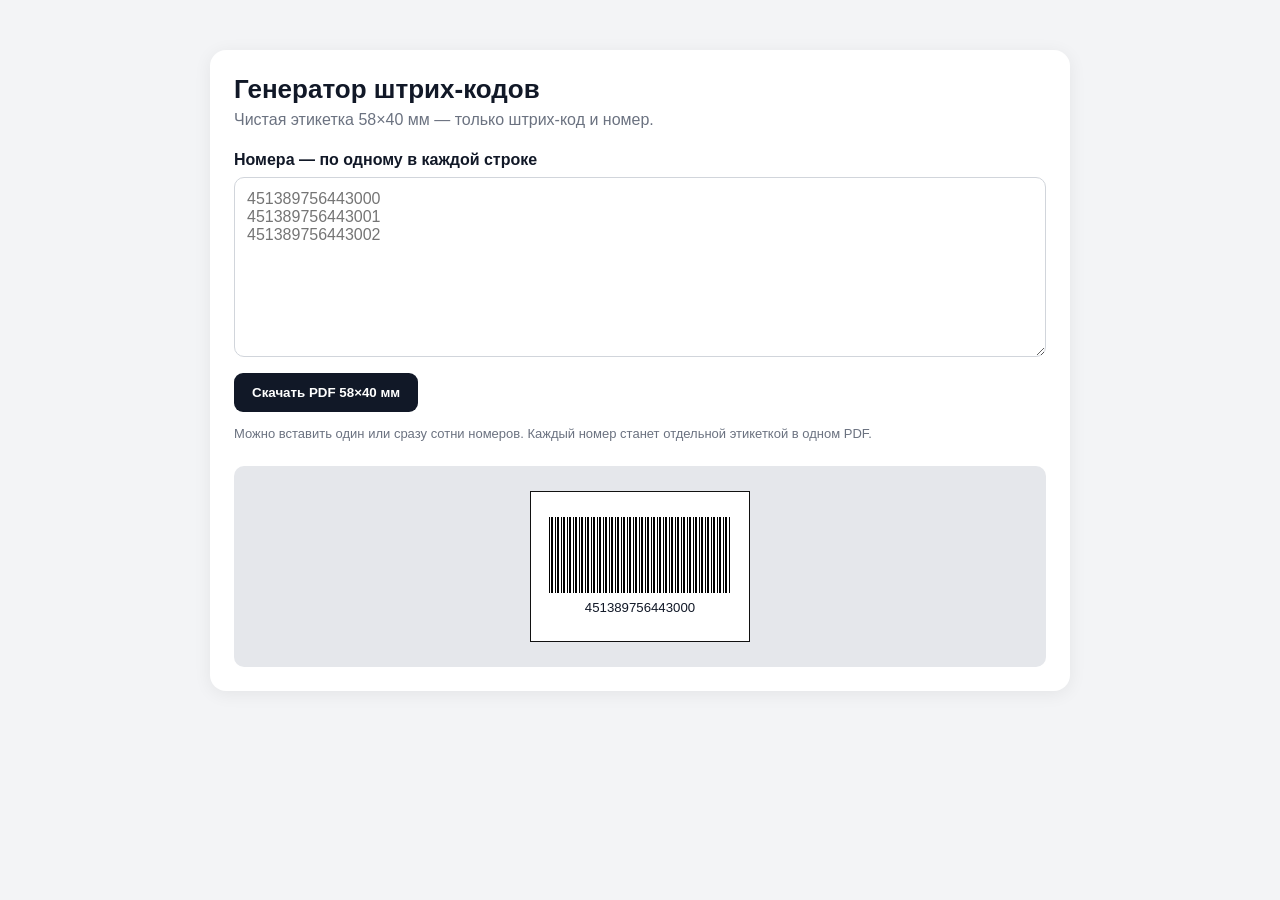
==== index.html @ 4bb6504e "Add files via upload" ====
<!doctype html>
<html lang="ru">
<head>
<meta charset="utf-8">
<meta name="viewport" content="width=device-width,initial-scale=1">
<title>Генератор штрих-кодов 58×40</title>
<style>
*{box-sizing:border-box}body{margin:0;background:#f3f4f6;font-family:Arial,sans-serif;color:#111827}
.wrap{max-width:900px;margin:30px auto;padding:20px}.card{background:#fff;border-radius:16px;padding:24px;box-shadow:0 3px 18px #0001}
h1{margin:0 0 6px;font-size:26px}.sub{color:#6b7280;margin-bottom:22px}
label{font-weight:700;display:block;margin-bottom:8px}
textarea{width:100%;min-height:180px;padding:12px;border:1px solid #d1d5db;border-radius:10px;font:16px Arial;resize:vertical}
button{margin-top:12px;padding:12px 18px;border:0;border-radius:9px;background:#111827;color:#fff;font-weight:700;cursor:pointer}
.hint{margin-top:12px;color:#6b7280;font-size:13px;line-height:1.5}
.preview{margin-top:22px;background:#e5e7eb;padding:25px;border-radius:10px;text-align:center}
.label{display:inline-flex;width:58mm;height:40mm;background:#fff;flex-direction:column;align-items:center;justify-content:center;border:.25mm solid #111}
.fakebars{width:48mm;height:20mm;background:repeating-linear-gradient(90deg,#000 0,#000 1px,#fff 1px,#fff 2px,#000 2px,#000 4px,#fff 4px,#fff 6px)}
.num{font-size:3.5mm;margin-top:2mm}
@media print{
@page{size:58mm 40mm;margin:0}body{background:#fff}.wrap{padding:0;margin:0}.card>*:not(.preview){display:none!important}.card{padding:0;box-shadow:none}.preview{padding:0;margin:0;background:#fff}.label{width:58mm;height:40mm}
}
</style>
</head>
<body>
<div class="wrap"><div class="card">
<h1>Генератор штрих-кодов</h1>
<div class="sub">Чистая этикетка 58×40 мм — только штрих-код и номер.</div>
<form action="/generate" method="post">
<label>Номера — по одному в каждой строке</label>
<textarea name="codes" placeholder="451389756443000&#10;451389756443001&#10;451389756443002"></textarea>
<button type="submit">Скачать PDF 58×40 мм</button>
</form>
<div class="hint">Можно вставить один или сразу сотни номеров. Каждый номер станет отдельной этикеткой в одном PDF.</div>
<div class="preview"><div class="label"><div class="fakebars"></div><div class="num">451389756443000</div></div></div>
</div></div>
</body>
</html>
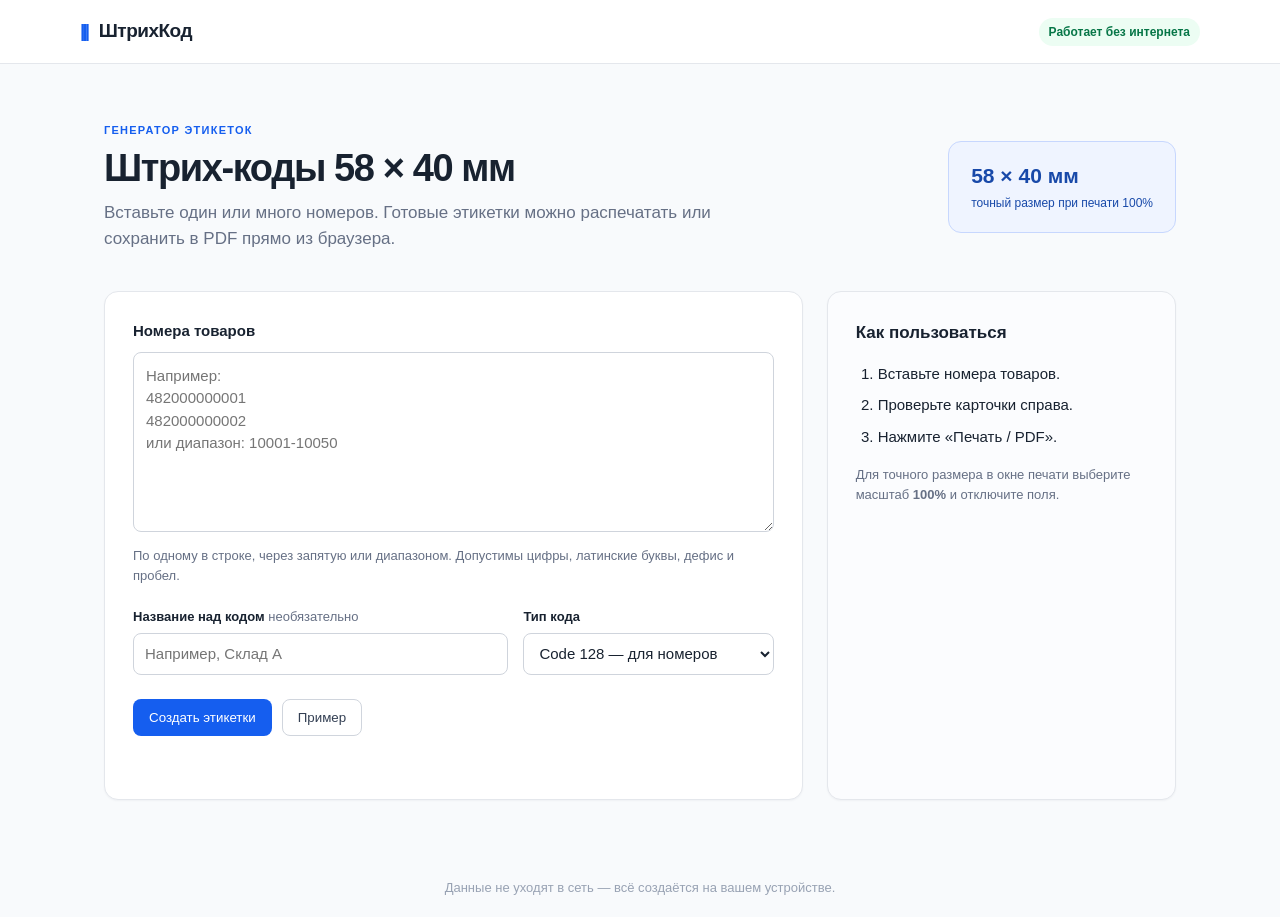
==== commit 4c5c9341: "Publish offline barcode label generator" ====
--- a/index.html
+++ b/index.html
@@ -1,37 +1,41 @@
 <!doctype html>
 <html lang="ru">
 <head>
-<meta charset="utf-8">
-<meta name="viewport" content="width=device-width,initial-scale=1">
-<title>Генератор штрих-кодов 58×40</title>
-<style>
-*{box-sizing:border-box}body{margin:0;background:#f3f4f6;font-family:Arial,sans-serif;color:#111827}
-.wrap{max-width:900px;margin:30px auto;padding:20px}.card{background:#fff;border-radius:16px;padding:24px;box-shadow:0 3px 18px #0001}
-h1{margin:0 0 6px;font-size:26px}.sub{color:#6b7280;margin-bottom:22px}
-label{font-weight:700;display:block;margin-bottom:8px}
-textarea{width:100%;min-height:180px;padding:12px;border:1px solid #d1d5db;border-radius:10px;font:16px Arial;resize:vertical}
-button{margin-top:12px;padding:12px 18px;border:0;border-radius:9px;background:#111827;color:#fff;font-weight:700;cursor:pointer}
-.hint{margin-top:12px;color:#6b7280;font-size:13px;line-height:1.5}
-.preview{margin-top:22px;background:#e5e7eb;padding:25px;border-radius:10px;text-align:center}
-.label{display:inline-flex;width:58mm;height:40mm;background:#fff;flex-direction:column;align-items:center;justify-content:center;border:.25mm solid #111}
-.fakebars{width:48mm;height:20mm;background:repeating-linear-gradient(90deg,#000 0,#000 1px,#fff 1px,#fff 2px,#000 2px,#000 4px,#fff 4px,#fff 6px)}
-.num{font-size:3.5mm;margin-top:2mm}
-@media print{
-@page{size:58mm 40mm;margin:0}body{background:#fff}.wrap{padding:0;margin:0}.card>*:not(.preview){display:none!important}.card{padding:0;box-shadow:none}.preview{padding:0;margin:0;background:#fff}.label{width:58mm;height:40mm}
-}
-</style>
+  <meta charset="utf-8">
+  <meta name="viewport" content="width=device-width,initial-scale=1">
+  <meta name="theme-color" content="#155eef">
+  <link rel="manifest" href="manifest.webmanifest">
+  <link rel="stylesheet" href="styles.css">
+  <title>ШтрихКод — генератор этикеток</title>
 </head>
 <body>
-<div class="wrap"><div class="card">
-<h1>Генератор штрих-кодов</h1>
-<div class="sub">Чистая этикетка 58×40 мм — только штрих-код и номер.</div>
-<form action="/generate" method="post">
-<label>Номера — по одному в каждой строке</label>
-<textarea name="codes" placeholder="451389756443000&#10;451389756443001&#10;451389756443002"></textarea>
-<button type="submit">Скачать PDF 58×40 мм</button>
-</form>
-<div class="hint">Можно вставить один или сразу сотни номеров. Каждый номер станет отдельной этикеткой в одном PDF.</div>
-<div class="preview"><div class="label"><div class="fakebars"></div><div class="num">451389756443000</div></div></div>
-</div></div>
+  <header class="top"><div class="brand"><span class="mark">|||</span> ШтрихКод</div><span class="pill">Работает без интернета</span></header>
+  <main>
+    <section class="intro"><div><p class="eyebrow">ГЕНЕРАТОР ЭТИКЕТОК</p><h1>Штрих‑коды 58 × 40 мм</h1><p>Вставьте один или много номеров. Готовые этикетки можно распечатать или сохранить в PDF прямо из браузера.</p></div><div class="size-card"><b>58 × 40 мм</b><span>точный размер при печати 100%</span></div></section>
+    <section class="workspace">
+      <form id="form" class="panel" novalidate>
+        <label for="numbers">Номера товаров</label>
+        <textarea id="numbers" spellcheck="false" placeholder="Например:
+482000000001
+482000000002
+или диапазон: 10001-10050"></textarea>
+        <p class="hint">По одному в строке, через запятую или диапазоном. Допустимы цифры, латинские буквы, дефис и пробел.</p>
+        <div class="options">
+          <label><span>Название над кодом <em>необязательно</em></span><input id="label" maxlength="70" placeholder="Например, Склад А"></label>
+          <label><span>Тип кода</span><select id="format"><option value="CODE128">Code 128 — для номеров</option><option value="CODE39">Code 39 — совместимый</option></select></label>
+        </div>
+        <div class="actions"><button class="primary" type="submit">Создать этикетки</button><button class="secondary" type="button" id="demo">Пример</button></div>
+        <p id="error" role="alert" class="error"></p>
+      </form>
+      <aside class="how"><h2>Как пользоваться</h2><ol><li>Вставьте номера товаров.</li><li>Проверьте карточки справа.</li><li>Нажмите «Печать / PDF».</li></ol><p>Для точного размера в окне печати выберите масштаб <b>100%</b> и отключите поля.</p></aside>
+    </section>
+    <section id="results" class="results" hidden>
+      <div class="result-head"><div><p class="eyebrow">ГОТОВО</p><h2 id="count">Этикетки</h2></div><div class="result-actions"><button class="secondary" id="download">Скачать SVG</button><button class="primary" id="print">Печать / PDF</button></div></div>
+      <p class="print-note">На печати одна этикетка занимает страницу 58 × 40 мм.</p>
+      <div id="labels" class="labels"></div>
+    </section>
+  </main>
+  <footer>Данные не уходят в сеть — всё создаётся на вашем устройстве.</footer>
+  <script src="app.js"></script>
 </body>
 </html>
--- a/styles.css
+++ b/styles.css
@@ -0,0 +1 @@
+:root{--ink:#182230;--muted:#667085;--line:#e4e7ec;--blue:#155eef;--pale:#eff4ff;--bg:#f8fafc}*{box-sizing:border-box}body{margin:0;background:var(--bg);font:15px/1.5 Inter,Arial,sans-serif;color:var(--ink)}.top{height:64px;background:#fff;border-bottom:1px solid var(--line);display:flex;align-items:center;justify-content:space-between;padding:0 max(24px,calc((100vw - 1120px)/2))}.brand{font-size:19px;font-weight:800;letter-spacing:-.5px}.mark{letter-spacing:-3px;color:var(--blue);margin-right:7px}.pill{padding:5px 10px;border-radius:99px;background:#ecfdf3;color:#067647;font-size:12px;font-weight:650}main{max-width:1120px;margin:auto;padding:58px 24px}.intro{display:flex;justify-content:space-between;align-items:center;gap:32px;margin-bottom:40px}.eyebrow{font-size:11px;color:var(--blue);letter-spacing:1.25px;font-weight:800;margin:0 0 8px}h1{font-size:38px;letter-spacing:-1.4px;margin:0 0 10px;line-height:1.15}h2{font-size:22px;margin:0}.intro p:not(.eyebrow){margin:0;color:var(--muted);font-size:17px;max-width:610px}.size-card{background:var(--pale);border:1px solid #c7d7fe;border-radius:13px;padding:18px 22px;min-width:185px;color:#1849a9}.size-card b{font-size:21px;display:block}.size-card span{font-size:12px}.workspace{display:grid;grid-template-columns:minmax(0,2fr) minmax(250px,1fr);gap:24px}.panel,.how,.results{background:#fff;border:1px solid var(--line);border-radius:14px;padding:28px;box-shadow:0 1px 2px #1018280a}.panel>label{font-weight:700;display:block;margin-bottom:9px}textarea,input,select{font:inherit;border:1px solid #cfd4dc;border-radius:8px;width:100%;color:var(--ink);background:#fff}textarea{min-height:180px;resize:vertical;padding:12px}input,select{height:42px;padding:0 11px}textarea:focus,input:focus,select:focus{outline:3px solid #d1e0ff;border-color:var(--blue)}.hint,.how p{font-size:13px;color:var(--muted);margin:8px 0 22px}.options{display:grid;grid-template-columns:1.5fr 1fr;gap:15px}.options label span{display:block;font-weight:650;font-size:13px;margin-bottom:6px}.options em{font-weight:400;color:var(--muted);font-style:normal}.actions,.result-actions{display:flex;gap:10px;margin-top:24px}button{cursor:pointer;border-radius:8px;padding:10px 15px;font:650 14px inherit;border:1px solid transparent}.primary{background:var(--blue);color:#fff}.primary:hover{background:#004eeb}.secondary{background:#fff;color:#344054;border-color:#d0d5dd}.secondary:hover{background:#f9fafb}.error{color:#b42318;margin:13px 0 0;min-height:22px;font-size:13px}.how{background:#fbfcfe}.how h2{font-size:17px}.how ol{padding-left:22px;margin:17px 0}.how li{margin:9px 0}.results{margin-top:34px}.result-head{display:flex;align-items:center;justify-content:space-between;gap:20px}.result-actions{margin:0}.print-note{font-size:13px;color:var(--muted);margin:18px 0}.labels{display:grid;grid-template-columns:repeat(auto-fill,minmax(275px,1fr));gap:18px}.label-card{border:1px solid #d0d5dd;border-radius:5px;background:white;width:100%;aspect-ratio:58/40;padding:7%;display:flex;flex-direction:column;justify-content:center;text-align:center;overflow:hidden}.label-title{font-size:11px;white-space:nowrap;overflow:hidden;text-overflow:ellipsis;margin-bottom:4px;min-height:16px}.barcode{width:100%;height:auto;max-height:58%;display:block}.code-text{font-family:monospace;font-size:13px;letter-spacing:.5px;margin-top:4px;white-space:nowrap}.label-card.code39 .code-text:before,.label-card.code39 .code-text:after{content:'*'}footer{text-align:center;color:#98a2b3;font-size:13px;padding:20px}@media(max-width:700px){main{padding:34px 16px}.intro,.result-head{align-items:flex-start;flex-direction:column}.workspace{grid-template-columns:1fr}.options{grid-template-columns:1fr}.result-actions{margin-top:0}h1{font-size:31px}}@media print{body{background:#fff}.top,.intro,.workspace,footer,.result-head,.print-note{display:none!important}main{padding:0;margin:0;max-width:none}.results{border:0;padding:0;margin:0;box-shadow:none}.labels{display:block}.label-card{width:58mm;height:40mm;aspect-ratio:auto;border:0;border-radius:0;break-after:page;page-break-after:always;padding:4mm}.label-card:last-child{break-after:auto;page-break-after:auto}@page{size:58mm 40mm;margin:0}}
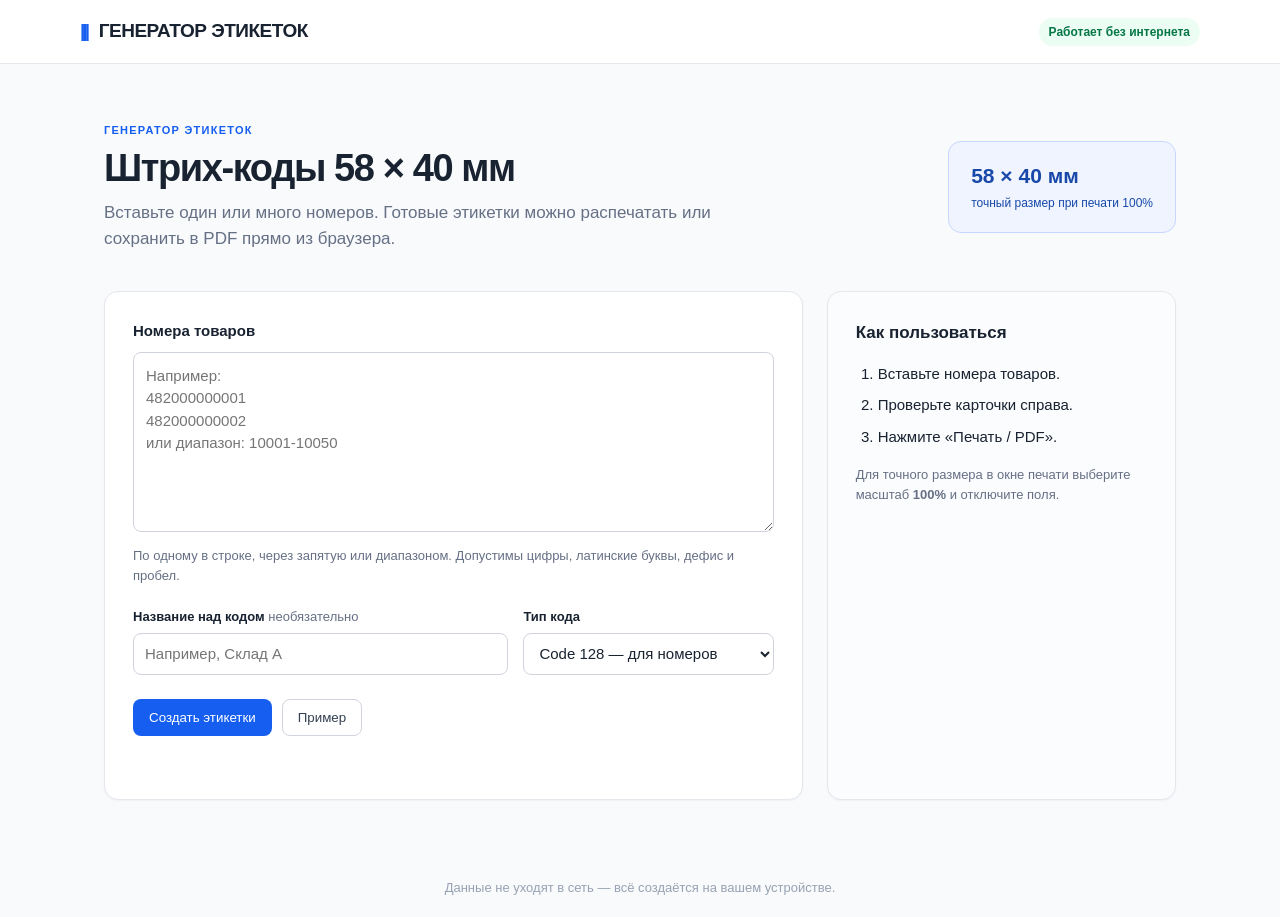
==== commit 41b52308: "Rename site to ГЕНЕРАТОР ЭТИКЕТОК" ====
--- a/index.html
+++ b/index.html
@@ -6,10 +6,10 @@
   <meta name="theme-color" content="#155eef">
   <link rel="manifest" href="manifest.webmanifest">
   <link rel="stylesheet" href="styles.css">
-  <title>ШтрихКод — генератор этикеток</title>
+  <title>ГЕНЕРАТОР ЭТИКЕТОК</title>
 </head>
 <body>
-  <header class="top"><div class="brand"><span class="mark">|||</span> ШтрихКод</div><span class="pill">Работает без интернета</span></header>
+  <header class="top"><div class="brand"><span class="mark">|||</span> ГЕНЕРАТОР ЭТИКЕТОК</div><span class="pill">Работает без интернета</span></header>
   <main>
     <section class="intro"><div><p class="eyebrow">ГЕНЕРАТОР ЭТИКЕТОК</p><h1>Штрих‑коды 58 × 40 мм</h1><p>Вставьте один или много номеров. Готовые этикетки можно распечатать или сохранить в PDF прямо из браузера.</p></div><div class="size-card"><b>58 × 40 мм</b><span>точный размер при печати 100%</span></div></section>
     <section class="workspace">
